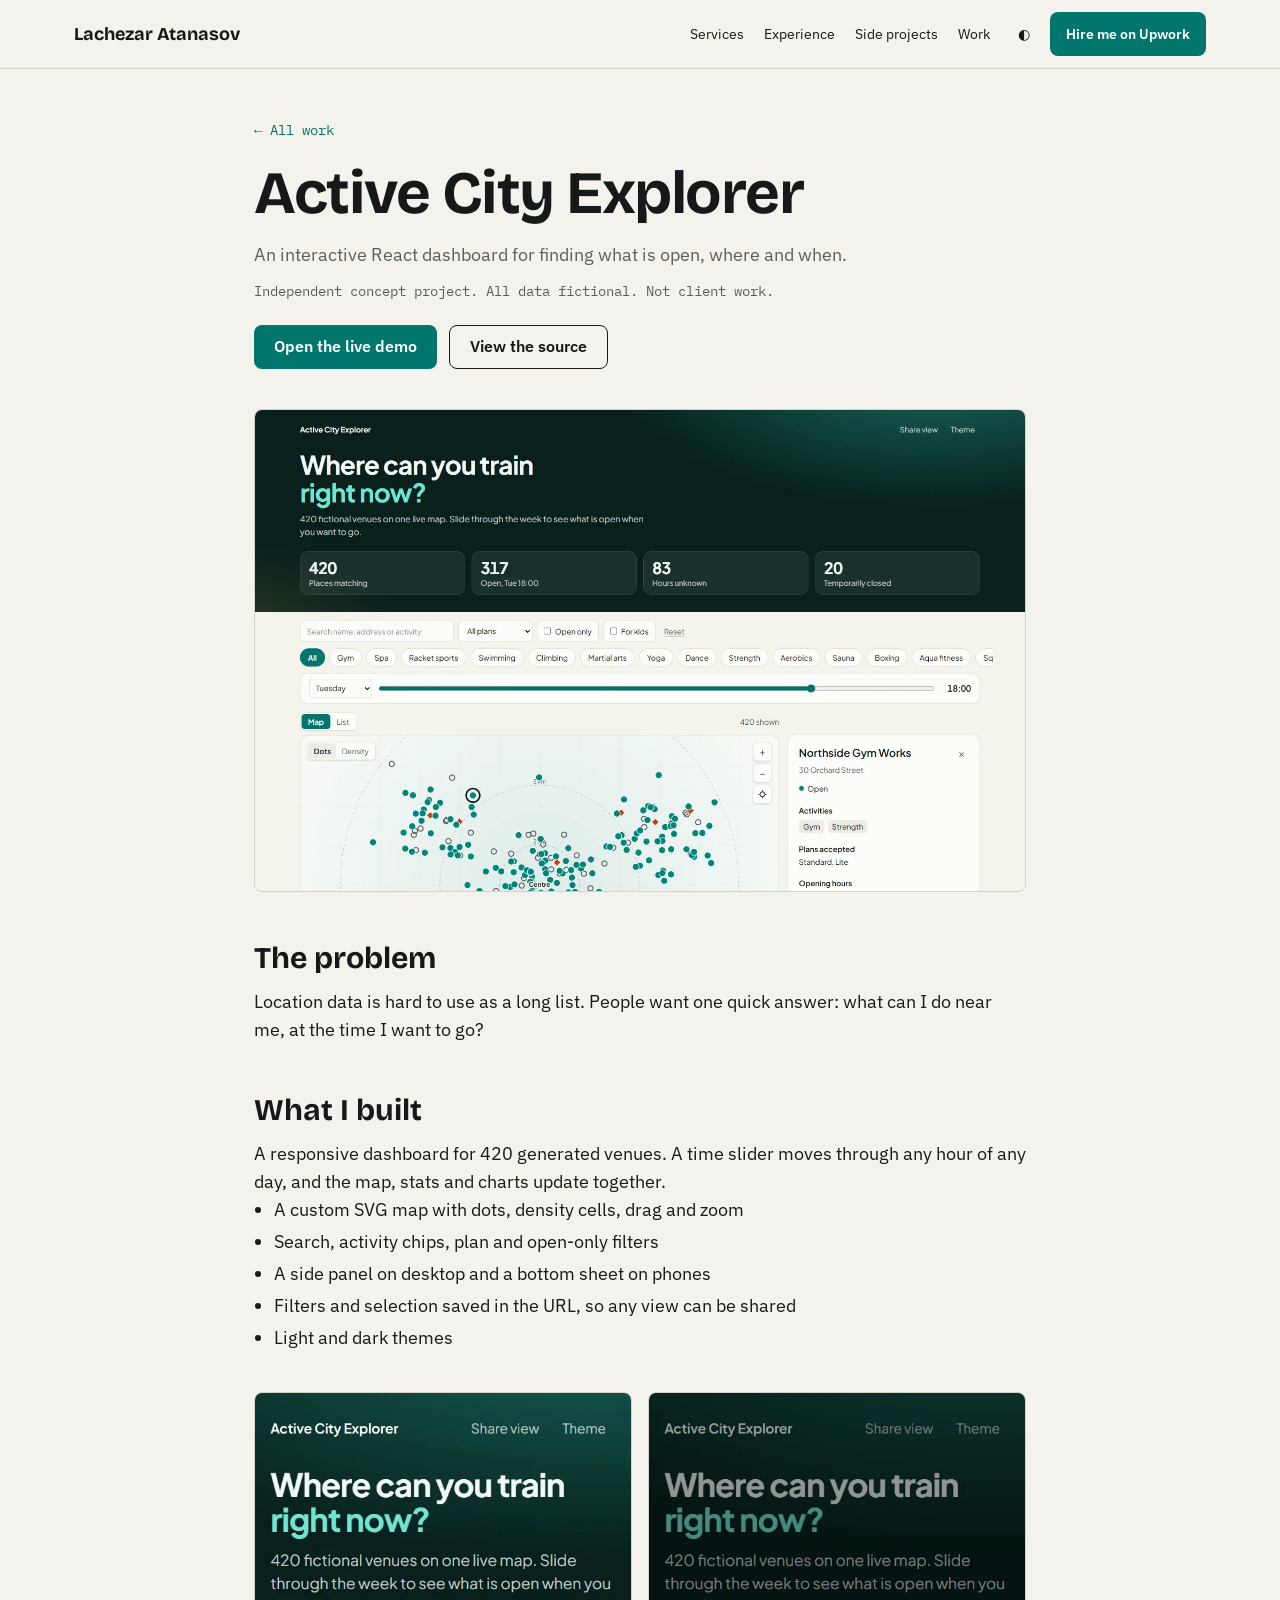
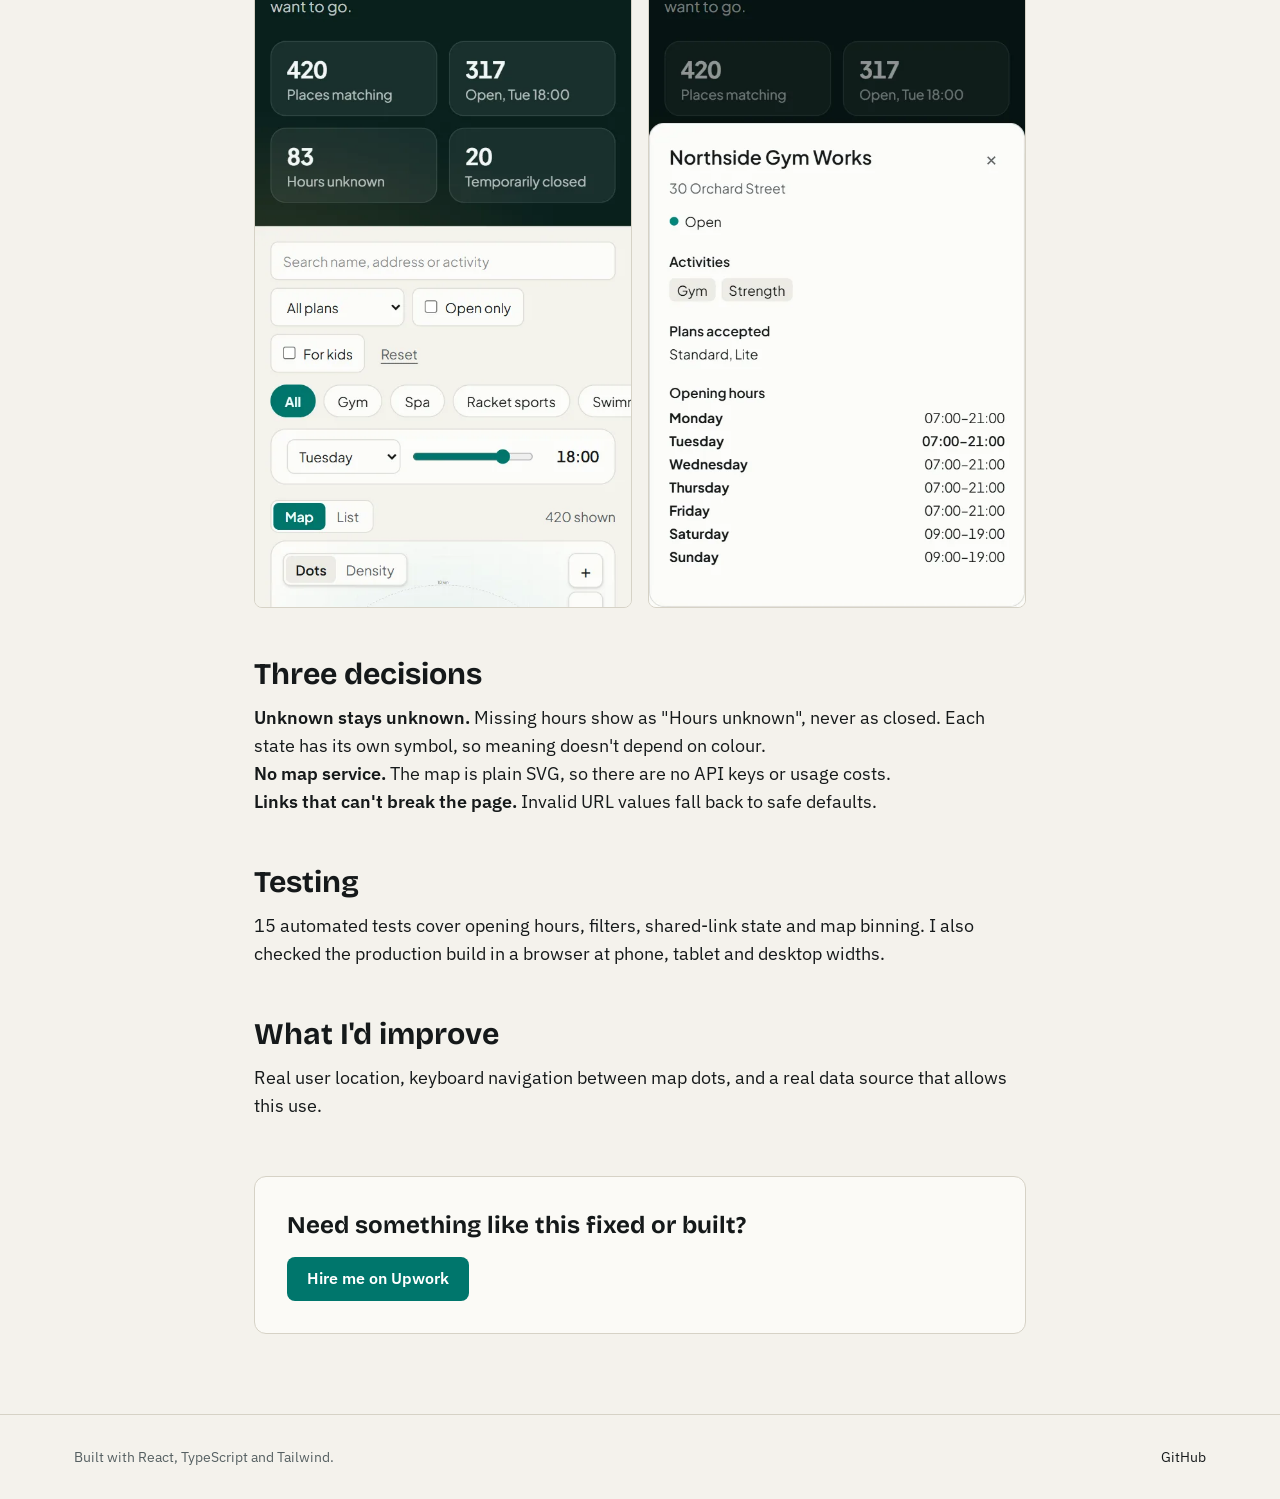
==== work/active-city-explorer/index.html @ 7338f800 "Publish the built site" ====
<!doctype html>
<html lang="en">
  <head>
    <meta charset="UTF-8" />
    <meta name="viewport" content="width=device-width, initial-scale=1.0" />
    <meta name="theme-color" content="#f4f2ec" />
    <link rel="icon" href="/favicon.svg" type="image/svg+xml" />
    <title>Active City Explorer case study | Lachezar Atanasov</title>
    <meta name="description" content="How I built an interactive React dashboard with a time slider, a custom SVG map and a mobile bottom sheet. Independent concept project." />
    <link rel="canonical" href="https://lachezar-atanasov.github.io/work/active-city-explorer/" />
    <meta property="og:type" content="website" />
    <meta property="og:title" content="Active City Explorer case study | Lachezar Atanasov" />
    <meta property="og:description" content="How I built an interactive React dashboard with a time slider, a custom SVG map and a mobile bottom sheet. Independent concept project." />
    <meta property="og:url" content="https://lachezar-atanasov.github.io/work/active-city-explorer/" />
    <meta property="og:image" content="https://lachezar-atanasov.github.io/images/explorer-desktop.webp" />
    <script>
      document.documentElement.classList.add('js');
      try {
        const saved = localStorage.getItem('theme');
        if (saved) document.documentElement.dataset.theme = saved;
      } catch {}
    </script>
    <script type="module" crossorigin src="/assets/index-z3y3CU0a.js"></script>
    <link rel="stylesheet" crossorigin href="/assets/index-B-e2Iupa.css">
  </head>
  <body>
    <div id="root"><link rel="preload" as="image" href="/images/explorer-desktop.webp" fetchPriority="high"/><div aria-hidden="true" class="scroll-bar"></div><header class="sticky top-0 z-20 border-b border-line bg-paper/95 backdrop-blur-sm"><div class="mx-auto flex h-[68px] max-w-[1180px] items-center justify-between gap-3 px-4 sm:px-6"><a href="/" class="flex min-h-11 items-center whitespace-nowrap font-display text-lg font-bold text-ink no-underline">Lachezar Atanasov</a><nav aria-label="Main" class="flex items-center gap-1 text-sm"><a class="hidden min-h-11 items-center px-2 text-ink no-underline hover:text-accent sm:inline-flex" href="/#services">Services</a><a class="hidden min-h-11 items-center px-2 text-ink no-underline hover:text-accent sm:inline-flex" href="/#experience">Experience</a><a class="hidden min-h-11 items-center px-2 text-ink no-underline hover:text-accent sm:inline-flex" href="/#demos">Side projects</a><a class="hidden min-h-11 items-center px-2 text-ink no-underline hover:text-accent sm:inline-flex" href="/#work">Work</a><button type="button" aria-label="Switch colour theme" class="flex h-11 w-11 items-center justify-center rounded-lg text-ink hover:bg-raised">◐</button><a href="https://www.upwork.com/freelancers/~01a9d70792acf01cc1" target="_blank" rel="noopener noreferrer" class="inline-flex min-h-11 items-center justify-center rounded-lg px-5 font-semibold no-underline bg-accent text-on-accent hover:opacity-90 whitespace-nowrap !px-3 text-sm sm:!px-4"><span class="sm:hidden">Hire me</span><span class="hidden sm:inline">Hire me on Upwork</span></a></nav></div></header><main class="mx-auto max-w-[820px] px-4 pt-12 sm:px-6"><a href="/#work" class="font-mono text-sm text-accent">← All work</a><h1 class="m-0 mt-5 font-display text-5xl font-bold leading-[1.05] tracking-tight sm:text-6xl">Active City Explorer</h1><p class="m-0 mt-4 text-lg text-muted">An interactive React dashboard for finding what is open, where and when.</p><p class="m-0 mt-3 font-mono text-sm text-muted">Independent concept project. All data fictional. Not client work.</p><div class="mt-6 flex flex-wrap gap-3"><a href="https://lachezar-atanasov.github.io/active-city-explorer/" target="_blank" rel="noopener noreferrer" class="inline-flex min-h-11 items-center justify-center rounded-lg px-5 font-semibold no-underline bg-accent text-on-accent hover:opacity-90">Open the live demo</a><a href="https://github.com/lachezar-atanasov/active-city-explorer" target="_blank" rel="noopener noreferrer" class="inline-flex min-h-11 items-center justify-center rounded-lg px-5 font-semibold no-underline border border-ink text-ink hover:bg-raised">View the source</a></div><img src="/images/explorer-desktop.webp" width="1440" height="900" fetchPriority="high" alt="Dashboard with stats, filters, map and venue details" class="mt-10 block h-auto w-full rounded-lg border border-line"/><section class="mt-12"><h2 class="m-0 font-display text-2xl font-bold sm:text-3xl">The problem</h2><div class="mt-3 space-y-3 text-lg"><p class="m-0">Location data is hard to use as a long list. People want one quick answer: what can I do near me, at the time I want to go?</p></div></section><section class="mt-12"><h2 class="m-0 font-display text-2xl font-bold sm:text-3xl">What I built</h2><div class="mt-3 space-y-3 text-lg"><p class="m-0">A responsive dashboard for 420 generated venues. A time slider moves through any hour of any day, and the map, stats and charts update together.</p><ul class="m-0 list-disc space-y-1 pl-5"><li>A custom SVG map with dots, density cells, drag and zoom</li><li>Search, activity chips, plan and open-only filters</li><li>A side panel on desktop and a bottom sheet on phones</li><li>Filters and selection saved in the URL, so any view can be shared</li><li>Light and dark themes</li></ul></div></section><div class="mt-10 grid grid-cols-2 gap-4"><img src="/images/explorer-mobile.webp" width="585" height="1266" loading="lazy" alt="Dashboard at phone width" class="block h-auto w-full rounded-lg border border-line"/><img src="/images/explorer-detail.webp" width="585" height="1266" loading="lazy" alt="Venue details in a bottom sheet" class="block h-auto w-full rounded-lg border border-line"/></div><section class="mt-12"><h2 class="m-0 font-display text-2xl font-bold sm:text-3xl">Three decisions</h2><div class="mt-3 space-y-3 text-lg"><p class="m-0"><strong>Unknown stays unknown.</strong> Missing hours show as &quot;Hours unknown&quot;, never as closed. Each state has its own symbol, so meaning doesn&#x27;t depend on colour.</p><p class="m-0"><strong>No map service.</strong> The map is plain SVG, so there are no API keys or usage costs.</p><p class="m-0"><strong>Links that can&#x27;t break the page.</strong> Invalid URL values fall back to safe defaults.</p></div></section><section class="mt-12"><h2 class="m-0 font-display text-2xl font-bold sm:text-3xl">Testing</h2><div class="mt-3 space-y-3 text-lg"><p class="m-0">15 automated tests cover opening hours, filters, shared-link state and map binning. I also checked the production build in a browser at phone, tablet and desktop widths.</p></div></section><section class="mt-12"><h2 class="m-0 font-display text-2xl font-bold sm:text-3xl">What I&#x27;d improve</h2><div class="mt-3 space-y-3 text-lg"><p class="m-0">Real user location, keyboard navigation between map dots, and a real data source that allows this use.</p></div></section><div class="mt-14 rounded-xl border border-line bg-surface p-6 sm:p-8"><h2 class="m-0 font-display text-2xl font-bold">Need something like this fixed or built?</h2><a href="https://www.upwork.com/freelancers/~01a9d70792acf01cc1" target="_blank" rel="noopener noreferrer" class="inline-flex min-h-11 items-center justify-center rounded-lg px-5 font-semibold no-underline bg-accent text-on-accent hover:opacity-90 mt-4">Hire me on Upwork</a></div></main><footer class="mt-20 border-t border-line"><div class="mx-auto flex max-w-[1180px] flex-wrap justify-between gap-3 px-4 py-8 text-sm text-muted sm:px-6"><span>Built with React, TypeScript and Tailwind.</span><a href="https://github.com/lachezar-atanasov" target="_blank" rel="noopener noreferrer" class="text-ink underline-offset-4">GitHub</a></div></footer><dialog aria-label="Search the site" class="palette m-auto mt-[12vh] w-[min(560px,calc(100vw-32px))] rounded-2xl border border-line bg-surface p-0 text-ink shadow-2xl"></dialog></div>
  </body>
</html>
---- assets/index-B-e2Iupa.css ----
@font-face{font-family:Bricolage Grotesque Variable;font-style:normal;font-display:swap;font-weight:200 800;src:url(/assets/bricolage-grotesque-vietnamese-wght-normal-BUzh504Q.woff2)format("woff2-variations");unicode-range:U+102-103,U+110-111,U+128-129,U+168-169,U+1A0-1A1,U+1AF-1B0,U+300-301,U+303-304,U+308-309,U+323,U+329,U+1EA0-1EF9,U+20AB}@font-face{font-family:Bricolage Grotesque Variable;font-style:normal;font-display:swap;font-weight:200 800;src:url(/assets/bricolage-grotesque-latin-ext-wght-normal-CcLUaPy7.woff2)format("woff2-variations");unicode-range:U+100-2BA,U+2BD-2C5,U+2C7-2CC,U+2CE-2D7,U+2DD-2FF,U+304,U+308,U+329,U+1D00-1DBF,U+1E00-1E9F,U+1EF2-1EFF,U+2020,U+20A0-20AB,U+20AD-20C0,U+2113,U+2C60-2C7F,U+A720-A7FF}@font-face{font-family:Bricolage Grotesque Variable;font-style:normal;font-display:swap;font-weight:200 800;src:url(/assets/bricolage-grotesque-latin-wght-normal-DLoelf7F.woff2)format("woff2-variations");unicode-range:U+??,U+131,U+152-153,U+2BB-2BC,U+2C6,U+2DA,U+2DC,U+304,U+308,U+329,U+2000-206F,U+20AC,U+2122,U+2191,U+2193,U+2212,U+2215,U+FEFF,U+FFFD}@font-face{font-family:IBM Plex Sans;font-style:normal;font-display:swap;font-weight:400;src:url(/assets/ibm-plex-sans-latin-400-normal-CDDApCn2.woff2)format("woff2"),url(/assets/ibm-plex-sans-latin-400-normal-CYLoc0-x.woff)format("woff")}@font-face{font-family:IBM Plex Sans;font-style:normal;font-display:swap;font-weight:600;src:url(/assets/ibm-plex-sans-latin-600-normal-CuJfVYMP.woff2)format("woff2"),url(/assets/ibm-plex-sans-latin-600-normal-Cu4Hd6ag.woff)format("woff")}@font-face{font-family:IBM Plex Mono;font-style:normal;font-display:swap;font-weight:400;src:url(/assets/ibm-plex-mono-latin-400-normal-DMJ8VG8y.woff2)format("woff2"),url(/assets/ibm-plex-mono-latin-400-normal-CvHOgSBP.woff)format("woff")}@layer properties{@supports (((-webkit-hyphens:none)) and (not (margin-trim:inline))) or ((-moz-orient:inline) and (not (color:rgb(from red r g b)))){*,:before,:after,::backdrop{--tw-translate-x:0;--tw-translate-y:0;--tw-translate-z:0;--tw-rotate-x:initial;--tw-rotate-y:initial;--tw-rotate-z:initial;--tw-skew-x:initial;--tw-skew-y:initial;--tw-space-y-reverse:0;--tw-border-style:solid;--tw-leading:initial;--tw-font-weight:initial;--tw-tracking:initial;--tw-shadow:0 0 #0000;--tw-shadow-color:initial;--tw-shadow-alpha:100%;--tw-inset-shadow:0 0 #0000;--tw-inset-shadow-color:initial;--tw-inset-shadow-alpha:100%;--tw-ring-color:initial;--tw-ring-shadow:0 0 #0000;--tw-inset-ring-color:initial;--tw-inset-ring-shadow:0 0 #0000;--tw-ring-inset:initial;--tw-ring-offset-width:0px;--tw-ring-offset-color:#fff;--tw-ring-offset-shadow:0 0 #0000;--tw-outline-style:solid;--tw-backdrop-blur:initial;--tw-backdrop-brightness:initial;--tw-backdrop-contrast:initial;--tw-backdrop-grayscale:initial;--tw-backdrop-hue-rotate:initial;--tw-backdrop-invert:initial;--tw-backdrop-opacity:initial;--tw-backdrop-saturate:initial;--tw-backdrop-sepia:initial}}}@layer theme{:root,:host{--font-sans:"IBM Plex Sans", system-ui, sans-serif;--font-mono:"IBM Plex Mono", ui-monospace, monospace;--color-black:#000;--color-white:#fff;--spacing:.25rem;--container-xl:36rem;--container-2xl:42rem;--text-xs:.75rem;--text-xs--line-height:calc(1 / .75);--text-sm:.875rem;--text-sm--line-height:calc(1.25 / .875);--text-base:1rem;--text-base--line-height:calc(1.5 / 1);--text-lg:1.125rem;--text-lg--line-height:calc(1.75 / 1.125);--text-xl:1.25rem;--text-xl--line-height:calc(1.75 / 1.25);--text-2xl:1.5rem;--text-2xl--line-height:calc(2 / 1.5);--text-3xl:1.875rem;--text-3xl--line-height:calc(2.25 / 1.875);--text-4xl:2.25rem;--text-4xl--line-height:calc(2.5 / 2.25);--text-5xl:3rem;--text-5xl--line-height:1;--text-6xl:3.75rem;--text-6xl--line-height:1;--text-7xl:4.5rem;--text-7xl--line-height:1;--font-weight-semibold:600;--font-weight-bold:700;--tracking-tight:-.025em;--leading-tight:1.25;--radius-lg:.5rem;--radius-xl:.75rem;--radius-2xl:1rem;--radius-3xl:1.5rem;--blur-sm:8px;--default-font-family:"IBM Plex Sans", system-ui, sans-serif;--default-mono-font-family:"IBM Plex Mono", ui-monospace, monospace;--font-display:"Bricolage Grotesque Variable", "IBM Plex Sans", system-ui, sans-serif}}@layer base{*,:after,:before,::backdrop{box-sizing:border-box;border:0 solid;margin:0;padding:0}::file-selector-button{box-sizing:border-box;border:0 solid;margin:0;padding:0}html,:host{-webkit-text-size-adjust:100%;tab-size:4;line-height:1.5;font-family:var(--default-font-family,-apple-system, BlinkMacSystemFont, "Segoe UI", Roboto, "Helvetica Neue", "Noto Sans", Arial, sans-serif, "Apple Color Emoji", "Segoe UI Emoji", "Segoe UI Symbol", "Noto Color Emoji");font-feature-settings:var(--default-font-feature-settings,normal);font-variation-settings:var(--default-font-variation-settings,normal);-webkit-tap-highlight-color:transparent}hr{height:0;color:inherit;border-top-width:1px}abbr:where([title]){-webkit-text-decoration:underline dotted;text-decoration:underline dotted}h1,h2,h3,h4,h5,h6{font-size:inherit;font-weight:inherit}a{color:inherit;-webkit-text-decoration:inherit;-webkit-text-decoration:inherit;-webkit-text-decoration:inherit;-webkit-text-decoration:inherit;text-decoration:inherit}b,strong{font-weight:bolder}code,kbd,samp,pre{font-family:var(--default-mono-font-family,ui-monospace, SFMono-Regular, Menlo, Monaco, Consolas, "Liberation Mono", "Courier New", monospace);font-feature-settings:var(--default-mono-font-feature-settings,normal);font-variation-settings:var(--default-mono-font-variation-settings,normal);font-size:1em}small{font-size:80%}sub,sup{vertical-align:baseline;font-size:75%;line-height:0;position:relative}sub{bottom:-.25em}sup{top:-.5em}table{text-indent:0;border-color:inherit;border-collapse:collapse}:-moz-focusring:where(:not(iframe)){outline:auto}progress{vertical-align:baseline}summary{display:list-item}ol,ul,menu{list-style:none}img,svg,video,canvas,audio,iframe,embed,object{vertical-align:middle;display:block}img,video{max-width:100%;height:auto}button,input,select,optgroup,textarea{font:inherit;font-feature-settings:inherit;font-variation-settings:inherit;letter-spacing:inherit;color:inherit;opacity:1;background-color:#0000;border-radius:0}::file-selector-button{font:inherit;font-feature-settings:inherit;font-variation-settings:inherit;letter-spacing:inherit;color:inherit;opacity:1;background-color:#0000;border-radius:0}:where(select:is([multiple],[size])) optgroup{font-weight:bolder}:where(select:is([multiple],[size])) optgroup option{padding-inline-start:20px}::file-selector-button{margin-inline-end:4px}::placeholder{opacity:1}@supports (not ((-webkit-appearance:-apple-pay-button))) or (contain-intrinsic-size:1px){::placeholder{color:currentColor}@supports (color:color-mix(in lab, red, red)){::placeholder{color:color-mix(in oklab, currentcolor 50%, transparent)}}}textarea{resize:vertical}::-webkit-search-decoration{-webkit-appearance:none}::-webkit-date-and-time-value{min-height:1lh;text-align:inherit}::-webkit-datetime-edit{display:inline-flex}::-webkit-datetime-edit-fields-wrapper{padding:0}::-webkit-datetime-edit{padding-block:0}::-webkit-datetime-edit-year-field{padding-block:0}::-webkit-datetime-edit-month-field{padding-block:0}::-webkit-datetime-edit-day-field{padding-block:0}::-webkit-datetime-edit-hour-field{padding-block:0}::-webkit-datetime-edit-minute-field{padding-block:0}::-webkit-datetime-edit-second-field{padding-block:0}::-webkit-datetime-edit-millisecond-field{padding-block:0}::-webkit-datetime-edit-meridiem-field{padding-block:0}::-webkit-calendar-picker-indicator{line-height:1}:-moz-ui-invalid{box-shadow:none}button,input:where([type=button],[type=reset],[type=submit]){appearance:button}::file-selector-button{appearance:button}::-webkit-inner-spin-button{height:auto}::-webkit-outer-spin-button{height:auto}[hidden]:where(:not([hidden=until-found])){display:none!important}}@layer components;@layer utilities{.\@container{container-type:inline-size}.pointer-events-none{pointer-events:none}.absolute{position:absolute}.fixed{position:fixed}.relative{position:relative}.static{position:static}.sticky{position:sticky}.inset-0{inset:0}.inset-y-0{inset-block:0}.-top-28{top:calc(var(--spacing) * -28)}.top-0{top:0}.top-1{top:var(--spacing)}.top-1\/2{top:50%}.top-2{top:calc(var(--spacing) * 2)}.-right-3{right:calc(var(--spacing) * -3)}.right-0{right:0}.right-2{right:calc(var(--spacing) * 2)}.-bottom-2{bottom:calc(var(--spacing) * -2)}.bottom-2{bottom:calc(var(--spacing) * 2)}.bottom-5{bottom:calc(var(--spacing) * 5)}.-left-\[6px\]{left:-6px}.left-0{left:0}.left-1\/2{left:50%}.left-2{left:calc(var(--spacing) * 2)}.z-20{z-index:20}.container{width:100%}@media (width>=40rem){.container{max-width:40rem}}@media (width>=48rem){.container{max-width:48rem}}@media (width>=64rem){.container{max-width:64rem}}@media (width>=80rem){.container{max-width:80rem}}@media (width>=96rem){.container{max-width:96rem}}.m-0{margin:0}.m-auto{margin:auto}.mx-auto{margin-inline:auto}.-my-\[6\%\]{margin-block:-6%}.mt-1{margin-top:var(--spacing)}.mt-2{margin-top:calc(var(--spacing) * 2)}.mt-3{margin-top:calc(var(--spacing) * 3)}.mt-4{margin-top:calc(var(--spacing) * 4)}.mt-5{margin-top:calc(var(--spacing) * 5)}.mt-6{margin-top:calc(var(--spacing) * 6)}.mt-7{margin-top:calc(var(--spacing) * 7)}.mt-8{margin-top:calc(var(--spacing) * 8)}.mt-10{margin-top:calc(var(--spacing) * 10)}.mt-12{margin-top:calc(var(--spacing) * 12)}.mt-14{margin-top:calc(var(--spacing) * 14)}.mt-20{margin-top:calc(var(--spacing) * 20)}.mt-\[12vh\]{margin-top:12vh}.mb-1{margin-bottom:var(--spacing)}.mb-3{margin-bottom:calc(var(--spacing) * 3)}.mb-4{margin-bottom:calc(var(--spacing) * 4)}.mb-8{margin-bottom:calc(var(--spacing) * 8)}.block{display:block}.contents{display:contents}.flex{display:flex}.grid{display:grid}.hidden{display:none}.inline-block{display:inline-block}.inline-flex{display:inline-flex}.table{display:table}.h-0\.5{height:calc(var(--spacing) * .5)}.h-3{height:calc(var(--spacing) * 3)}.h-7{height:calc(var(--spacing) * 7)}.h-8{height:calc(var(--spacing) * 8)}.h-9{height:calc(var(--spacing) * 9)}.h-11{height:calc(var(--spacing) * 11)}.h-14{height:calc(var(--spacing) * 14)}.h-16{height:calc(var(--spacing) * 16)}.h-20{height:calc(var(--spacing) * 20)}.h-24{height:calc(var(--spacing) * 24)}.h-\[68px\]{height:68px}.h-\[88px\]{height:88px}.h-\[520px\]{height:520px}.h-auto{height:auto}.h-full{height:100%}.max-h-\[50vh\]{max-height:50vh}.\!min-h-13{min-height:calc(var(--spacing) * 13)!important}.min-h-11{min-height:calc(var(--spacing) * 11)}.w-0\.5{width:calc(var(--spacing) * .5)}.w-1\/3{width:33.3333%}.w-2\/3{width:66.6667%}.w-3{width:calc(var(--spacing) * 3)}.w-5{width:calc(var(--spacing) * 5)}.w-6{width:calc(var(--spacing) * 6)}.w-9{width:calc(var(--spacing) * 9)}.w-11{width:calc(var(--spacing) * 11)}.w-20{width:calc(var(--spacing) * 20)}.w-24{width:calc(var(--spacing) * 24)}.w-\[88px\]{width:88px}.w-\[300px\]{width:300px}.w-\[min\(560px\,calc\(100vw-32px\)\)\]{width:min(560px,100vw - 32px)}.w-full{width:100%}.max-w-2xl{max-width:var(--container-2xl)}.max-w-\[340px\]{max-width:340px}.max-w-\[820px\]{max-width:820px}.max-w-\[1180px\]{max-width:1180px}.max-w-full{max-width:100%}.max-w-xl{max-width:var(--container-xl)}.min-w-0{min-width:0}.shrink-0{flex-shrink:0}.-translate-x-1\/2{--tw-translate-x:calc(calc(1 / 2 * 100%) * -1);translate:var(--tw-translate-x) var(--tw-translate-y)}.-translate-y-1\/2{--tw-translate-y:calc(calc(1 / 2 * 100%) * -1);translate:var(--tw-translate-x) var(--tw-translate-y)}.transform{transform:var(--tw-rotate-x,) var(--tw-rotate-y,) var(--tw-rotate-z,) var(--tw-skew-x,) var(--tw-skew-y,)}.cursor-ew-resize{cursor:ew-resize}.cursor-pointer{cursor:pointer}.touch-none{touch-action:none}.resize{resize:both}.list-disc{list-style-type:disc}.list-none{list-style-type:none}.grid-cols-2{grid-template-columns:repeat(2,minmax(0,1fr))}.grid-cols-\[minmax\(0\,1fr\)_minmax\(0\,0\.42fr\)\]{grid-template-columns:minmax(0,1fr) minmax(0,.42fr)}.grid-cols-\[minmax\(0\,1fr\)_minmax\(0\,0\.62fr\)\]{grid-template-columns:minmax(0,1fr) minmax(0,.62fr)}.flex-wrap{flex-wrap:wrap}.place-content-center{place-content:center}.place-items-center{place-items:center}.items-center{align-items:center}.items-end{align-items:flex-end}.items-start{align-items:flex-start}.justify-between{justify-content:space-between}.justify-center{justify-content:center}.gap-1{gap:var(--spacing)}.gap-2{gap:calc(var(--spacing) * 2)}.gap-3{gap:calc(var(--spacing) * 3)}.gap-4{gap:calc(var(--spacing) * 4)}.gap-5{gap:calc(var(--spacing) * 5)}.gap-6{gap:calc(var(--spacing) * 6)}.gap-8{gap:calc(var(--spacing) * 8)}.gap-10{gap:calc(var(--spacing) * 10)}.gap-12{gap:calc(var(--spacing) * 12)}.gap-16{gap:calc(var(--spacing) * 16)}.gap-px{gap:1px}:where(.space-y-1>:not(:last-child)){--tw-space-y-reverse:0;margin-block-start:calc(var(--spacing) * var(--tw-space-y-reverse));margin-block-end:calc(var(--spacing) * calc(1 - var(--tw-space-y-reverse)))}:where(.space-y-1\.5>:not(:last-child)){--tw-space-y-reverse:0;margin-block-start:calc(calc(var(--spacing) * 1.5) * var(--tw-space-y-reverse));margin-block-end:calc(calc(var(--spacing) * 1.5) * calc(1 - var(--tw-space-y-reverse)))}:where(.space-y-2>:not(:last-child)){--tw-space-y-reverse:0;margin-block-start:calc(calc(var(--spacing) * 2) * var(--tw-space-y-reverse));margin-block-end:calc(calc(var(--spacing) * 2) * calc(1 - var(--tw-space-y-reverse)))}:where(.space-y-3>:not(:last-child)){--tw-space-y-reverse:0;margin-block-start:calc(calc(var(--spacing) * 3) * var(--tw-space-y-reverse));margin-block-end:calc(calc(var(--spacing) * 3) * calc(1 - var(--tw-space-y-reverse)))}:where(.space-y-6>:not(:last-child)){--tw-space-y-reverse:0;margin-block-start:calc(calc(var(--spacing) * 6) * var(--tw-space-y-reverse));margin-block-end:calc(calc(var(--spacing) * 6) * calc(1 - var(--tw-space-y-reverse)))}:where(.space-y-16>:not(:last-child)){--tw-space-y-reverse:0;margin-block-start:calc(calc(var(--spacing) * 16) * var(--tw-space-y-reverse));margin-block-end:calc(calc(var(--spacing) * 16) * calc(1 - var(--tw-space-y-reverse)))}:where(.space-y-24>:not(:last-child)){--tw-space-y-reverse:0;margin-block-start:calc(calc(var(--spacing) * 24) * var(--tw-space-y-reverse));margin-block-end:calc(calc(var(--spacing) * 24) * calc(1 - var(--tw-space-y-reverse)))}.gap-x-3{column-gap:calc(var(--spacing) * 3)}.gap-y-1{row-gap:var(--spacing)}.overflow-hidden{overflow:hidden}.overflow-y-auto{overflow-y:auto}.rounded{border-radius:.25rem}.rounded-2xl{border-radius:var(--radius-2xl)}.rounded-3xl{border-radius:var(--radius-3xl)}.rounded-\[15px\]{border-radius:15px}.rounded-\[22px\]{border-radius:22px}.rounded-full{border-radius:2147483647px}.rounded-lg{border-radius:var(--radius-lg)}.rounded-xl{border-radius:var(--radius-xl)}.border{border-style:var(--tw-border-style);border-width:1px}.border-0{border-style:var(--tw-border-style);border-width:0}.border-2{border-style:var(--tw-border-style);border-width:2px}.border-\[6px\]{border-style:var(--tw-border-style);border-width:6px}.border-t{border-top-style:var(--tw-border-style);border-top-width:1px}.border-b{border-bottom-style:var(--tw-border-style);border-bottom-width:1px}.border-l{border-left-style:var(--tw-border-style);border-left-width:1px}.border-dashed{--tw-border-style:dashed;border-style:dashed}.border-\[\#2d3533\]{border-color:#2d3533}.border-\[\#23201b\]{border-color:#23201b}.border-\[\#b42318\]{border-color:#b42318}.border-\[\#cfc6b6\]{border-color:#cfc6b6}.border-\[\#ddd\]{border-color:#ddd}.border-\[\#eadfcc\]{border-color:#eadfcc}.border-\[\#eef1ee\]{border-color:#eef1ee}.border-ink{border-color:var(--ink)}.border-line{border-color:var(--line)}.bg-\[\#23201b\]{background-color:#23201b}.bg-\[\#bbb\]{background-color:#bbb}.bg-\[\#f1e7d6\]{background-color:#f1e7d6}.bg-\[\#fdecea\]{background-color:#fdecea}.bg-\[\#fffdf8\]{background-color:#fffdf8}.bg-accent{background-color:var(--accent)}.bg-black\/75{background-color:#000000bf}@supports (color:color-mix(in lab, red, red)){.bg-black\/75{background-color:color-mix(in oklab, var(--color-black) 75%, transparent)}}.bg-bug{background-color:var(--bug)}.bg-current{background-color:currentColor}.bg-ink{background-color:var(--ink)}.bg-line{background-color:var(--line)}.bg-muted{background-color:var(--muted)}.bg-paper,.bg-paper\/95{background-color:var(--paper)}@supports (color:color-mix(in lab, red, red)){.bg-paper\/95{background-color:color-mix(in oklab, var(--paper) 95%, transparent)}}.bg-raised{background-color:var(--raised)}.bg-surface{background-color:var(--surface)}.bg-transparent{background-color:#0000}.bg-white{background-color:var(--color-white)}.bg-white\/5{background-color:#ffffff0d}@supports (color:color-mix(in lab, red, red)){.bg-white\/5{background-color:color-mix(in oklab, var(--color-white) 5%, transparent)}}.object-cover{object-fit:cover}.object-top{object-position:top}.p-0{padding:0}.p-2{padding:calc(var(--spacing) * 2)}.p-3{padding:calc(var(--spacing) * 3)}.p-4{padding:calc(var(--spacing) * 4)}.p-5{padding:calc(var(--spacing) * 5)}.p-6{padding:calc(var(--spacing) * 6)}.\!px-3{padding-inline:calc(var(--spacing) * 3)!important}.\!px-7{padding-inline:calc(var(--spacing) * 7)!important}.px-1{padding-inline:var(--spacing)}.px-1\.5{padding-inline:calc(var(--spacing) * 1.5)}.px-2{padding-inline:calc(var(--spacing) * 2)}.px-3{padding-inline:calc(var(--spacing) * 3)}.px-4{padding-inline:calc(var(--spacing) * 4)}.px-5{padding-inline:calc(var(--spacing) * 5)}.px-6{padding-inline:calc(var(--spacing) * 6)}.py-0\.5{padding-block:calc(var(--spacing) * .5)}.py-1{padding-block:var(--spacing)}.py-2{padding-block:calc(var(--spacing) * 2)}.py-3{padding-block:calc(var(--spacing) * 3)}.py-4{padding-block:calc(var(--spacing) * 4)}.py-6{padding-block:calc(var(--spacing) * 6)}.py-8{padding-block:calc(var(--spacing) * 8)}.py-16{padding-block:calc(var(--spacing) * 16)}.pt-2{padding-top:calc(var(--spacing) * 2)}.pt-4{padding-top:calc(var(--spacing) * 4)}.pt-10{padding-top:calc(var(--spacing) * 10)}.pt-12{padding-top:calc(var(--spacing) * 12)}.pt-20{padding-top:calc(var(--spacing) * 20)}.pr-4{padding-right:calc(var(--spacing) * 4)}.pb-3{padding-bottom:calc(var(--spacing) * 3)}.pb-8{padding-bottom:calc(var(--spacing) * 8)}.pb-16{padding-bottom:calc(var(--spacing) * 16)}.pl-5{padding-left:calc(var(--spacing) * 5)}.pl-6{padding-left:calc(var(--spacing) * 6)}.text-center{text-align:center}.font-display{font-family:Bricolage Grotesque Variable,IBM Plex Sans,system-ui,sans-serif}.font-mono{font-family:IBM Plex Mono,ui-monospace,monospace}.text-2xl{font-size:var(--text-2xl);line-height:var(--tw-leading,var(--text-2xl--line-height))}.text-3xl{font-size:var(--text-3xl);line-height:var(--tw-leading,var(--text-3xl--line-height))}.text-4xl{font-size:var(--text-4xl);line-height:var(--tw-leading,var(--text-4xl--line-height))}.text-5xl{font-size:var(--text-5xl);line-height:var(--tw-leading,var(--text-5xl--line-height))}.text-base{font-size:var(--text-base);line-height:var(--tw-leading,var(--text-base--line-height))}.text-lg{font-size:var(--text-lg);line-height:var(--tw-leading,var(--text-lg--line-height))}.text-sm{font-size:var(--text-sm);line-height:var(--tw-leading,var(--text-sm--line-height))}.text-xl{font-size:var(--text-xl);line-height:var(--tw-leading,var(--text-xl--line-height))}.text-xs{font-size:var(--text-xs);line-height:var(--tw-leading,var(--text-xs--line-height))}.text-\[2\.7rem\]{font-size:2.7rem}.text-\[11px\]{font-size:11px}.leading-\[1\.02\]{--tw-leading:1.02;line-height:1.02}.leading-\[1\.05\]{--tw-leading:1.05;line-height:1.05}.leading-tight{--tw-leading:var(--leading-tight);line-height:var(--leading-tight)}.font-bold{--tw-font-weight:var(--font-weight-bold);font-weight:var(--font-weight-bold)}.font-semibold{--tw-font-weight:var(--font-weight-semibold);font-weight:var(--font-weight-semibold)}.tracking-tight{--tw-tracking:var(--tracking-tight);letter-spacing:var(--tracking-tight)}.whitespace-nowrap{white-space:nowrap}.text-\[\#5a554c\]{color:#5a554c}.text-\[\#6b6358\]{color:#6b6358}.text-\[\#23201b\]{color:#23201b}.text-\[\#a3acaa\]{color:#a3acaa}.text-\[\#b42318\]{color:#b42318}.text-\[\#c9d0ce\]{color:#c9d0ce}.text-\[\#c2362b\]{color:#c2362b}.text-\[\#d7dedb\]{color:#d7dedb}.text-\[\#eef1ee\]{color:#eef1ee}.text-\[\#fffdf8\]{color:#fffdf8}.text-accent{color:var(--accent)}.text-bug{color:var(--bug)}.text-ink{color:var(--ink)}.text-muted{color:var(--muted)}.text-on-accent{color:var(--on-accent)}.text-white{color:var(--color-white)}.no-underline{text-decoration-line:none}.underline{text-decoration-line:underline}.underline-offset-4{text-underline-offset:4px}.accent-\[var\(--accent\)\]{accent-color:var(--accent)}.shadow-2xl{--tw-shadow:0 25px 50px -12px var(--tw-shadow-color,#00000040);box-shadow:var(--tw-inset-shadow), var(--tw-inset-ring-shadow), var(--tw-ring-offset-shadow), var(--tw-ring-shadow), var(--tw-shadow)}.shadow-md{--tw-shadow:0 4px 6px -1px var(--tw-shadow-color,#0000001a), 0 2px 4px -2px var(--tw-shadow-color,#0000001a);box-shadow:var(--tw-inset-shadow), var(--tw-inset-ring-shadow), var(--tw-ring-offset-shadow), var(--tw-ring-shadow), var(--tw-shadow)}.shadow-sm{--tw-shadow:0 1px 3px 0 var(--tw-shadow-color,#0000001a), 0 1px 2px -1px var(--tw-shadow-color,#0000001a);box-shadow:var(--tw-inset-shadow), var(--tw-inset-ring-shadow), var(--tw-ring-offset-shadow), var(--tw-ring-shadow), var(--tw-shadow)}.outline{outline-style:var(--tw-outline-style);outline-width:1px}.backdrop-blur-sm{--tw-backdrop-blur:blur(var(--blur-sm));-webkit-backdrop-filter:var(--tw-backdrop-blur,) var(--tw-backdrop-brightness,) var(--tw-backdrop-contrast,) var(--tw-backdrop-grayscale,) var(--tw-backdrop-hue-rotate,) var(--tw-backdrop-invert,) var(--tw-backdrop-opacity,) var(--tw-backdrop-saturate,) var(--tw-backdrop-sepia,);backdrop-filter:var(--tw-backdrop-blur,) var(--tw-backdrop-brightness,) var(--tw-backdrop-contrast,) var(--tw-backdrop-grayscale,) var(--tw-backdrop-hue-rotate,) var(--tw-backdrop-invert,) var(--tw-backdrop-opacity,) var(--tw-backdrop-saturate,) var(--tw-backdrop-sepia,)}.outline-none{--tw-outline-style:none;outline-style:none}.select-none{-webkit-user-select:none;user-select:none}.placeholder\:text-muted::placeholder{color:var(--muted)}.first\:mt-0:first-child{margin-top:0}.last\:pb-0:last-child{padding-bottom:0}@media (hover:hover){.hover\:bg-raised:hover{background-color:var(--raised)}.hover\:bg-white\/10:hover{background-color:#ffffff1a}@supports (color:color-mix(in lab, red, red)){.hover\:bg-white\/10:hover{background-color:color-mix(in oklab, var(--color-white) 10%, transparent)}}.hover\:text-accent:hover{color:var(--accent)}.hover\:opacity-90:hover{opacity:.9}}.aria-pressed\:bg-ink[aria-pressed=true]{background-color:var(--ink)}.aria-pressed\:text-paper[aria-pressed=true]{color:var(--paper)}@media (width>=40rem){.sm\:-bottom-3{bottom:calc(var(--spacing) * -3)}.sm\:mt-28{margin-top:calc(var(--spacing) * 28)}.sm\:hidden{display:none}.sm\:inline{display:inline}.sm\:inline-flex{display:inline-flex}.sm\:h-4{height:calc(var(--spacing) * 4)}:where(.sm\:space-y-36>:not(:last-child)){--tw-space-y-reverse:0;margin-block-start:calc(calc(var(--spacing) * 36) * var(--tw-space-y-reverse));margin-block-end:calc(calc(var(--spacing) * 36) * calc(1 - var(--tw-space-y-reverse)))}.sm\:p-6{padding:calc(var(--spacing) * 6)}.sm\:p-8{padding:calc(var(--spacing) * 8)}.sm\:\!px-4{padding-inline:calc(var(--spacing) * 4)!important}.sm\:px-6{padding-inline:calc(var(--spacing) * 6)}.sm\:py-24{padding-block:calc(var(--spacing) * 24)}.sm\:pt-24{padding-top:calc(var(--spacing) * 24)}.sm\:pt-28{padding-top:calc(var(--spacing) * 28)}.sm\:text-3xl{font-size:var(--text-3xl);line-height:var(--tw-leading,var(--text-3xl--line-height))}.sm\:text-5xl{font-size:var(--text-5xl);line-height:var(--tw-leading,var(--text-5xl--line-height))}.sm\:text-6xl{font-size:var(--text-6xl);line-height:var(--tw-leading,var(--text-6xl--line-height))}.sm\:text-7xl{font-size:var(--text-7xl);line-height:var(--tw-leading,var(--text-7xl--line-height))}.sm\:text-\[2\.6rem\]{font-size:2.6rem}}@media (width>=48rem){.md\:grid-cols-2{grid-template-columns:repeat(2,minmax(0,1fr))}.md\:grid-cols-\[minmax\(0\,1fr\)_minmax\(0\,0\.9fr\)\]{grid-template-columns:minmax(0,1fr) minmax(0,.9fr)}.md\:items-start{align-items:flex-start}}@media (width>=64rem){.lg\:order-2{order:2}.lg\:block{display:block}.lg\:grid-cols-2{grid-template-columns:repeat(2,minmax(0,1fr))}.lg\:grid-cols-3{grid-template-columns:repeat(3,minmax(0,1fr))}.lg\:grid-cols-\[minmax\(0\,1\.3fr\)_minmax\(0\,1fr\)\]{grid-template-columns:minmax(0,1.3fr) minmax(0,1fr)}.lg\:grid-cols-\[minmax\(0\,1\.4fr\)_minmax\(0\,1fr\)\]{grid-template-columns:minmax(0,1.4fr) minmax(0,1fr)}.lg\:grid-cols-\[minmax\(0\,1\.7fr\)_minmax\(0\,1fr\)\]{grid-template-columns:minmax(0,1.7fr) minmax(0,1fr)}.lg\:grid-cols-\[minmax\(0\,1fr\)_340px\]{grid-template-columns:minmax(0,1fr) 340px}.lg\:grid-cols-\[minmax\(0\,1fr\)_minmax\(0\,1\.7fr\)\]{grid-template-columns:minmax(0,1fr) minmax(0,1.7fr)}.lg\:gap-10{gap:calc(var(--spacing) * 10)}.lg\:pt-24{padding-top:calc(var(--spacing) * 24)}.lg\:pb-28{padding-bottom:calc(var(--spacing) * 28)}}@container (width>=600px){.\@\[600px\]\:flex{display:flex}.\@\[600px\]\:hidden{display:none}.\@\[600px\]\:inline-flex{display:inline-flex}.\@\[600px\]\:grid-cols-\[1\.2fr_1fr\]{grid-template-columns:1.2fr 1fr}.\@\[600px\]\:items-center{align-items:center}.\@\[600px\]\:px-6{padding-inline:calc(var(--spacing) * 6)}.\@\[600px\]\:py-8{padding-block:calc(var(--spacing) * 8)}.\@\[600px\]\:text-4xl{font-size:var(--text-4xl);line-height:var(--tw-leading,var(--text-4xl--line-height))}}@container (width>=900px){.\@\[900px\]\:flex{display:flex}.\@\[900px\]\:h-24{height:calc(var(--spacing) * 24)}.\@\[900px\]\:grid-cols-3{grid-template-columns:repeat(3,minmax(0,1fr))}.\@\[900px\]\:text-5xl{font-size:var(--text-5xl);line-height:var(--tw-leading,var(--text-5xl--line-height))}}}:root{--lightningcss-light:initial;--lightningcss-dark: ;color-scheme:light;--paper:#f4f2ec;--surface:#fbfaf6;--raised:#e9e6dc;--ink:#15191a;--muted:#566062;--line:#d6d2c6;--accent:#00766c;--on-accent:#fff;--bug:#c2362b}@media (prefers-color-scheme:dark){:root:not([data-theme=light]){--lightningcss-light: ;--lightningcss-dark:initial;color-scheme:dark;--paper:#101413;--surface:#181d1c;--raised:#232a28;--ink:#eef1ee;--muted:#a3acaa;--line:#333b39;--accent:#3ad1b8;--on-accent:#06211d;--bug:#ff8a7a}}:root[data-theme=dark]{--lightningcss-light: ;--lightningcss-dark:initial;color-scheme:dark;--paper:#101413;--surface:#181d1c;--raised:#232a28;--ink:#eef1ee;--muted:#a3acaa;--line:#333b39;--accent:#3ad1b8;--on-accent:#06211d;--bug:#ff8a7a}html{-webkit-text-size-adjust:100%;scroll-padding-top:88px}body{background:var(--paper);color:var(--ink);font-family:var(--font-sans);margin:0;line-height:1.55}:focus-visible{outline:2px solid var(--accent);outline-offset:3px}.measured{position:relative}.measured:before,.measured:after{content:"";border:1px solid var(--accent);pointer-events:none;width:14px;height:14px;position:absolute}.measured:before{border-width:1px 0 0 1px;top:-7px;left:-7px}.measured:after{border-width:0 1px 1px 0;bottom:-7px;right:-7px}.sample{color:#23201b;width:300px;height:520px;font-family:var(--font-sans);text-align:left;background:#fffdf8;overflow:hidden}.sample-nav{border-bottom:1px solid #eadfcc;justify-content:space-between;align-items:center;gap:8px;padding:14px 18px;font-size:13px;display:flex}.sample-logo{font-family:var(--font-display);font-size:17px;font-weight:700}.sample-menu{place-content:center;gap:4px;width:44px;height:44px;display:grid}.sample-menu i{background:currentColor;width:20px;height:2px;display:block}.sample-hero{padding:26px 18px 18px}.sample-hero h3{font-family:var(--font-display);letter-spacing:-.02em;margin:0;font-size:32px;line-height:1.05}.sample-hero p{color:#6b6358;margin:10px 0 16px;font-size:14px}.sample-button{color:#fffdf8;text-align:center;background:#23201b;border-radius:10px;width:100%;height:48px;font-size:15px;font-weight:600;line-height:48px;display:block}.sample-cards{grid-template-columns:1fr 1fr;gap:10px;padding:0 18px;display:grid}.sample-card{background:#f1e7d6;border-radius:10px;height:104px;padding:10px;font-size:13px;font-weight:600}.broken .sample-nav{flex-wrap:nowrap;justify-content:flex-start;gap:18px;width:380px;padding:4px 6px;font-size:12px}.broken .sample-hero{padding:8px 6px}.broken .sample-hero h3{width:400px;font-size:42px}.broken .sample-hero p{width:360px;margin:2px 0 4px}.broken .sample-button{border-radius:0;width:330px;height:26px;margin-left:40px;font-size:12px;line-height:26px}.broken .sample-cards{grid-template-columns:210px 210px;gap:0;padding:4px 0}.broken .sample-card:nth-child(2){margin-top:26px}.broken .sample-card:nth-child(3){margin-left:-30px}.handle-input{opacity:0;cursor:ew-resize;touch-action:pan-y;width:100%;height:100%;margin:0;position:absolute;inset:0}.ba:has(.handle-input:focus-visible) .handle-grip{outline:2px solid var(--accent);outline-offset:3px}@media (prefers-reduced-motion:no-preference){.lift{transition:transform .18s,border-color .18s}.lift:hover{transform:translateY(-2px)}}.sample-form{font-family:var(--font-sans);color:#23201b}.broken-form{max-width:220px}.palette::backdrop{-webkit-backdrop-filter:blur(2px);backdrop-filter:blur(2px);background:#0a0c0c8c}.hero-band{isolation:isolate;background-color:#0b0f0e;border-bottom:1px solid #1f2624;position:relative;overflow:hidden}.hero-band :focus-visible{outline-color:#3ad1b8}.hero-deco{z-index:-1;pointer-events:none;position:absolute;inset:0}.hero-dots{background-image:radial-gradient(#eef1ee1a 1px,#0000 1px);background-size:22px 22px;position:absolute;inset:-25% 0;-webkit-mask-image:radial-gradient(at 50% 40%,#000 30%,#0000 75%);mask-image:radial-gradient(at 50% 40%,#000 30%,#0000 75%)}.hero-band:after,.closing:after{content:"";z-index:-1;pointer-events:none;background:radial-gradient(520px circle at var(--mx,75%) var(--my,30%), #3ad1b821, transparent 60%);position:absolute;inset:0}.aurora{z-index:-1;pointer-events:none;position:absolute;inset:0;overflow:hidden}.aurora span{opacity:.85;border-radius:50%;width:60vmax;height:60vmax;position:absolute}.aurora span:first-child{background:radial-gradient(circle,#3ad1b873,#0000 62%);top:-25vmax;left:-15vmax}.aurora span:nth-child(2){background:radial-gradient(circle,#4078ff52,#0000 62%);top:-10vmax;right:-20vmax}.aurora span:nth-child(3){background:radial-gradient(circle,#b8f36b38,#0000 62%);bottom:-40vmax;left:25%}.chip{font-family:var(--font-mono);color:#eef1ee73;white-space:nowrap;background:#eef1ee0a;border:1px solid #eef1ee1f;border-radius:8px;padding:6px 10px;font-size:13px;display:inline-block}.shimmer{color:#0000;background:linear-gradient(100deg,#3ad1b8 0%,#8ff5dc 25%,#c3f56b 45%,#3ad1b8 70% 100%) 0 0/250% 100%;-webkit-background-clip:text;background-clip:text}.pulse-dot{background:#3ad1b8;border-radius:50%;width:8px;height:8px;position:relative}.photo-ring:before{content:"";background:conic-gradient(#3ad1b8,#4078ff,#c3f56b,#3ad1b8);border-radius:50%;position:absolute;inset:0}.glare{position:relative}.glare:after{content:"";border-radius:inherit;pointer-events:none;background:radial-gradient(420px circle at var(--gx,50%) var(--gy,0%), #ffffff1f, transparent 55%);opacity:0;transition:opacity .3s;position:absolute;inset:0}.tilt:hover .glare:after{opacity:1}.tilt{transition:transform .16s ease-out}.magnetic{transition:transform .22s cubic-bezier(.2,.7,.2,1)}.glow-button{box-shadow:0 10px 30px -10px #3ad1b899}.scroll-cue{border:2px solid #eef1ee59;border-radius:14px;width:26px;height:42px}.scroll-cue span{background:#3ad1b8;border-radius:2px;width:4px;height:8px;margin-left:-2px;position:absolute;top:8px;left:50%}.scroll-bar{z-index:40;background:linear-gradient(90deg, var(--accent), #c3f56b);height:3px;transform:scaleX(var(--scroll,0));transform-origin:0;pointer-events:none;position:fixed;inset:0 0 auto}.marquee{display:flex;overflow:hidden;-webkit-mask-image:linear-gradient(90deg,#0000,#000 8% 92%,#0000);mask-image:linear-gradient(90deg,#0000,#000 8% 92%,#0000)}.marquee-track{flex-shrink:0;gap:2.5rem;padding-right:2.5rem;display:flex}.text-outline{color:#0000;-webkit-text-stroke:1px var(--muted)}.label-line{align-items:center;gap:10px;display:flex}.label-line:before{content:"";transform-origin:0;background:currentColor;width:28px;height:1px}.big-number{font-family:var(--font-display);color:#0000;-webkit-text-stroke:1px var(--line);font-size:13rem;font-weight:800;line-height:1}.timeline-fill{background:linear-gradient(var(--accent), #c3f56b);width:2px;transform:scaleY(var(--progress,1));transform-origin:top;position:absolute;top:0;bottom:0;left:-1px}.pill{transition:border-color .16s,color .16s,transform .16s}.pill:hover{border-color:var(--accent);color:var(--accent)}.spot-card{isolation:isolate;position:relative}.spot-card:before{content:"";border-radius:inherit;background:radial-gradient(300px circle at var(--mx,50%) var(--my,0%), var(--accent), transparent 70%);-webkit-mask-composite:xor;opacity:0;pointer-events:none;-webkit-mask-composite:xor;-webkit-mask-source-type:auto,auto;-webkit-mask-composite:xor;-webkit-mask-source-type:auto,auto;padding:1px;transition:opacity .3s;position:absolute;inset:-1px;-webkit-mask-image:linear-gradient(#000 0 0),linear-gradient(#000 0 0);-webkit-mask-position:0 0,0 0;-webkit-mask-size:auto,auto;-webkit-mask-repeat:repeat,repeat;-webkit-mask-clip:content-box,border-box;-webkit-mask-origin:content-box,border-box;-webkit-mask-composite:xor;mask-composite:exclude;-webkit-mask-source-type:auto,auto;mask-mode:match-source,match-source}.spot-card:after{content:"";z-index:-1;border-radius:inherit;background:radial-gradient(400px circle at var(--mx,50%) var(--my,0%), var(--accent), transparent 70%);position:absolute;inset:0}@supports (color:color-mix(in lab, red, red)){.spot-card:after{background:radial-gradient(400px circle at var(--mx,50%) var(--my,0%), color-mix(in oklab, var(--accent) 9%, transparent), transparent 70%)}}.spot-card:after{opacity:0;transition:opacity .3s}.spot-card:hover:before,.spot-card:hover:after{opacity:1}.closing{isolation:isolate;background:#0b0f0e}.closing :focus-visible{outline-color:#3ad1b8}.faq[open] .faq-mark{transform:rotate(45deg)}.faq-mark{transition:transform .2s}.faq summary{list-style:none}.faq summary::-webkit-details-marker{display:none}.squiggle path{stroke-dasharray:1}.js [data-reveal]{transition:opacity .7s cubic-bezier(.2,.7,.2,1),transform .9s cubic-bezier(.2,.7,.2,1);transition-delay:var(--d,0s)}.js [data-reveal]:not([data-in]){opacity:0}@keyframes word-in{0%{opacity:0;filter:blur(6px);transform:translateY(.45em)rotate(3deg)}}@keyframes fade-up{0%{opacity:0;transform:translateY(18px)}}@keyframes card-in{0%{opacity:0;transform:perspective(1000px)translateY(40px)rotateX(14deg)scale(.96)}}@keyframes draw{0%{stroke-dashoffset:1px}}@keyframes shimmer{to{background-position:-250% 0}}@keyframes drift{50%{transform:translate(6vmax,4vmax)scale(1.1)}}@keyframes float{50%{transform:translateY(-14px)}}@keyframes spin{to{transform:rotate(360deg)}}@keyframes ping{75%,to{opacity:0;transform:scale(2)}}@keyframes cue{60%{opacity:0;transform:translateY(12px)}61%{opacity:0;transform:translateY(0)}}@keyframes marquee{to{transform:translate(-100%)}}@keyframes pulse-glow{50%{box-shadow:0 10px 44px -6px #3ad1b8d9}}@media (prefers-reduced-motion:no-preference){.js [data-reveal]:not([data-in]){transform:translateY(40px)}.js [data-reveal=scale]:not([data-in]){transform:translateY(40px)scale(.94)}.word{animation:.8s cubic-bezier(.2,.7,.2,1) both word-in;animation-delay:calc(var(--i) * 60ms + 80ms);display:inline-block}.shimmer.word{animation:.8s cubic-bezier(.2,.7,.2,1) both word-in,6s linear infinite shimmer;animation-delay:calc(var(--i) * 60ms + 80ms), 1.4s}.closing .shimmer{animation:6s linear infinite shimmer}.squiggle path{animation:.9s cubic-bezier(.6,0,.2,1) .9s both draw}.intro{animation:.8s cubic-bezier(.2,.7,.2,1) both fade-up;animation-delay:calc(var(--i,0) * .12s + .3s)}.hero-card{animation:1.1s cubic-bezier(.2,.7,.2,1) .45s both card-in}.aurora span{animation:16s ease-in-out infinite drift}.aurora span:nth-child(2){animation-duration:21s;animation-direction:reverse}.aurora span:nth-child(3){animation-duration:26s}.chip{animation:7s ease-in-out infinite float;animation-delay:calc(var(--i) * -1.4s)}.photo-ring:before{animation:6s linear infinite spin}.pulse-dot:after{content:"";background:#3ad1b8;border-radius:50%;animation:1.8s cubic-bezier(0,0,.2,1) infinite ping;position:absolute;inset:0}.glow-button{animation:3s ease-in-out infinite pulse-glow}.scroll-cue span{animation:2s ease-in-out infinite cue}.marquee-track{animation:45s linear infinite marquee}.marquee[data-reverse] .marquee-track{animation-direction:reverse}.marquee:hover .marquee-track{animation-play-state:paused}.label-line:before{transition:transform .8s cubic-bezier(.2,.7,.2,1) .2s}.js [data-reveal]:not([data-in]) .label-line:before{transform:scaleX(0)}.pill:hover{transform:translateY(-2px)}.timeline-dot{transition:transform .5s cubic-bezier(.3, 1.6, .4, 1) calc(var(--d,0s) + .2s)}.js [data-reveal]:not([data-in]) .timeline-dot{transform:scale(0)}}@property --tw-translate-x{syntax:"*";inherits:false;initial-value:0}@property --tw-translate-y{syntax:"*";inherits:false;initial-value:0}@property --tw-translate-z{syntax:"*";inherits:false;initial-value:0}@property --tw-rotate-x{syntax:"*";inherits:false}@property --tw-rotate-y{syntax:"*";inherits:false}@property --tw-rotate-z{syntax:"*";inherits:false}@property --tw-skew-x{syntax:"*";inherits:false}@property --tw-skew-y{syntax:"*";inherits:false}@property --tw-space-y-reverse{syntax:"*";inherits:false;initial-value:0}@property --tw-border-style{syntax:"*";inherits:false;initial-value:solid}@property --tw-leading{syntax:"*";inherits:false}@property --tw-font-weight{syntax:"*";inherits:false}@property --tw-tracking{syntax:"*";inherits:false}@property --tw-shadow{syntax:"*";inherits:false;initial-value:0 0 #0000}@property --tw-shadow-color{syntax:"*";inherits:false}@property --tw-shadow-alpha{syntax:"<percentage>";inherits:false;initial-value:100%}@property --tw-inset-shadow{syntax:"*";inherits:false;initial-value:0 0 #0000}@property --tw-inset-shadow-color{syntax:"*";inherits:false}@property --tw-inset-shadow-alpha{syntax:"<percentage>";inherits:false;initial-value:100%}@property --tw-ring-color{syntax:"*";inherits:false}@property --tw-ring-shadow{syntax:"*";inherits:false;initial-value:0 0 #0000}@property --tw-inset-ring-color{syntax:"*";inherits:false}@property --tw-inset-ring-shadow{syntax:"*";inherits:false;initial-value:0 0 #0000}@property --tw-ring-inset{syntax:"*";inherits:false}@property --tw-ring-offset-width{syntax:"<length>";inherits:false;initial-value:0}@property --tw-ring-offset-color{syntax:"*";inherits:false;initial-value:#fff}@property --tw-ring-offset-shadow{syntax:"*";inherits:false;initial-value:0 0 #0000}@property --tw-outline-style{syntax:"*";inherits:false;initial-value:solid}@property --tw-backdrop-blur{syntax:"*";inherits:false}@property --tw-backdrop-brightness{syntax:"*";inherits:false}@property --tw-backdrop-contrast{syntax:"*";inherits:false}@property --tw-backdrop-grayscale{syntax:"*";inherits:false}@property --tw-backdrop-hue-rotate{syntax:"*";inherits:false}@property --tw-backdrop-invert{syntax:"*";inherits:false}@property --tw-backdrop-opacity{syntax:"*";inherits:false}@property --tw-backdrop-saturate{syntax:"*";inherits:false}@property --tw-backdrop-sepia{syntax:"*";inherits:false}
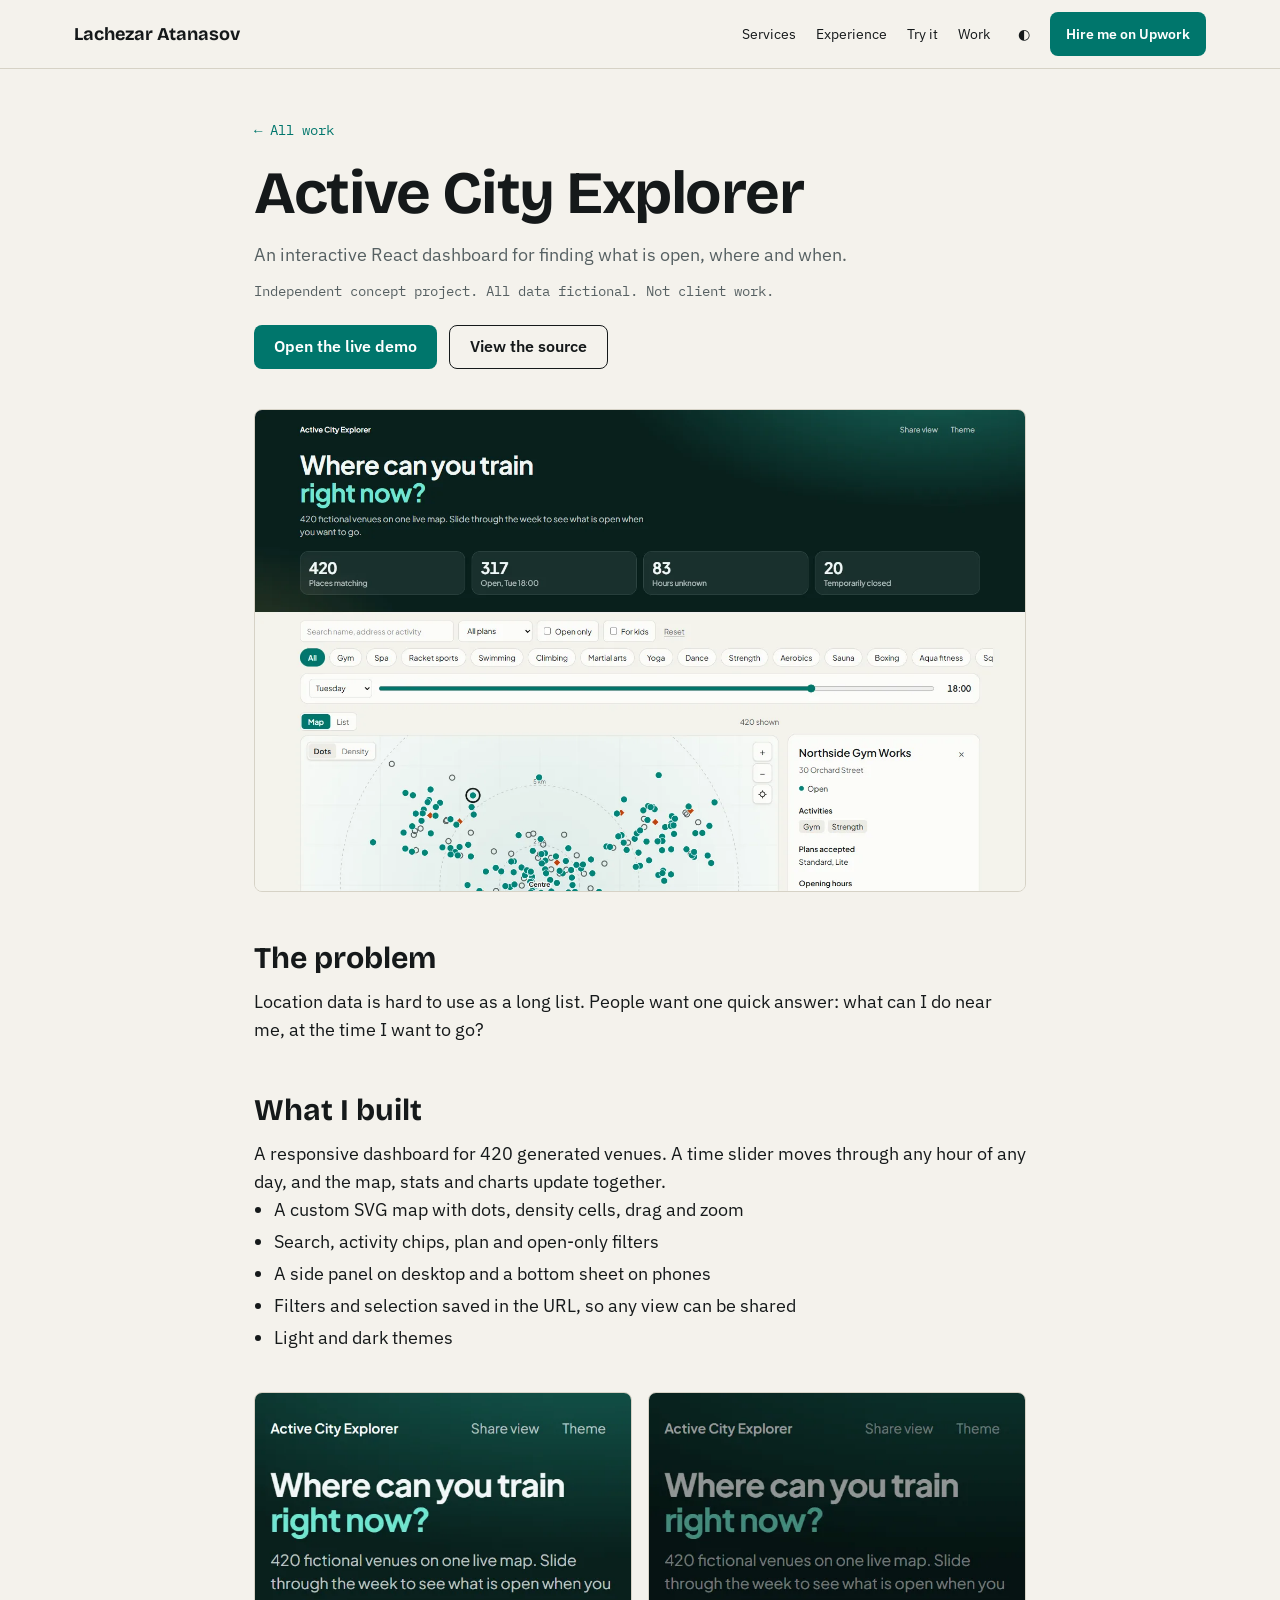
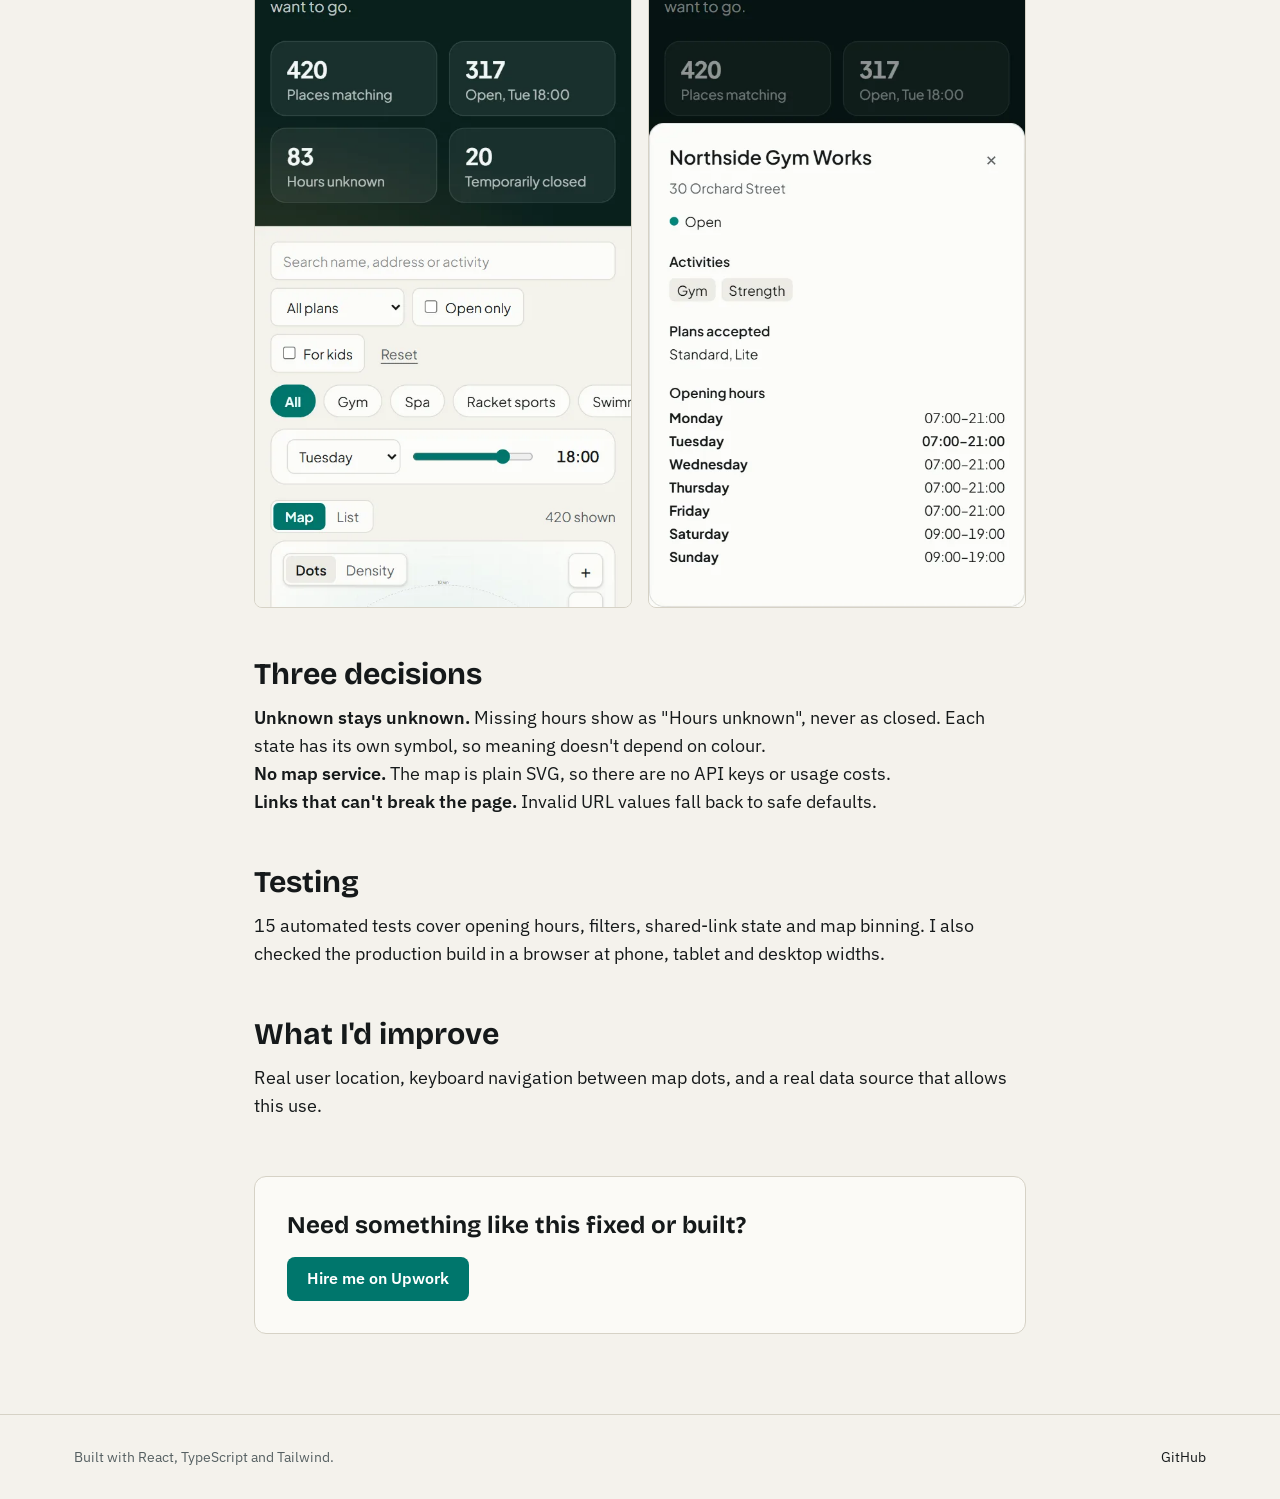
==== commit dae85676: "Publish the design-and-build version" ====
--- a/work/active-city-explorer/index.html
+++ b/work/active-city-explorer/index.html
@@ -20,11 +20,11 @@
         if (saved) document.documentElement.dataset.theme = saved;
       } catch {}
     </script>
-    <script type="module" crossorigin src="/assets/index-z3y3CU0a.js"></script>
+    <script type="module" crossorigin src="/assets/index-C8OFDPeB.js"></script>
     <link rel="stylesheet" crossorigin href="/assets/index-B-e2Iupa.css">
   </head>
   <body>
-    <div id="root"><link rel="preload" as="image" href="/images/explorer-desktop.webp" fetchPriority="high"/><div aria-hidden="true" class="scroll-bar"></div><header class="sticky top-0 z-20 border-b border-line bg-paper/95 backdrop-blur-sm"><div class="mx-auto flex h-[68px] max-w-[1180px] items-center justify-between gap-3 px-4 sm:px-6"><a href="/" class="flex min-h-11 items-center whitespace-nowrap font-display text-lg font-bold text-ink no-underline">Lachezar Atanasov</a><nav aria-label="Main" class="flex items-center gap-1 text-sm"><a class="hidden min-h-11 items-center px-2 text-ink no-underline hover:text-accent sm:inline-flex" href="/#services">Services</a><a class="hidden min-h-11 items-center px-2 text-ink no-underline hover:text-accent sm:inline-flex" href="/#experience">Experience</a><a class="hidden min-h-11 items-center px-2 text-ink no-underline hover:text-accent sm:inline-flex" href="/#demos">Side projects</a><a class="hidden min-h-11 items-center px-2 text-ink no-underline hover:text-accent sm:inline-flex" href="/#work">Work</a><button type="button" aria-label="Switch colour theme" class="flex h-11 w-11 items-center justify-center rounded-lg text-ink hover:bg-raised">◐</button><a href="https://www.upwork.com/freelancers/~01a9d70792acf01cc1" target="_blank" rel="noopener noreferrer" class="inline-flex min-h-11 items-center justify-center rounded-lg px-5 font-semibold no-underline bg-accent text-on-accent hover:opacity-90 whitespace-nowrap !px-3 text-sm sm:!px-4"><span class="sm:hidden">Hire me</span><span class="hidden sm:inline">Hire me on Upwork</span></a></nav></div></header><main class="mx-auto max-w-[820px] px-4 pt-12 sm:px-6"><a href="/#work" class="font-mono text-sm text-accent">← All work</a><h1 class="m-0 mt-5 font-display text-5xl font-bold leading-[1.05] tracking-tight sm:text-6xl">Active City Explorer</h1><p class="m-0 mt-4 text-lg text-muted">An interactive React dashboard for finding what is open, where and when.</p><p class="m-0 mt-3 font-mono text-sm text-muted">Independent concept project. All data fictional. Not client work.</p><div class="mt-6 flex flex-wrap gap-3"><a href="https://lachezar-atanasov.github.io/active-city-explorer/" target="_blank" rel="noopener noreferrer" class="inline-flex min-h-11 items-center justify-center rounded-lg px-5 font-semibold no-underline bg-accent text-on-accent hover:opacity-90">Open the live demo</a><a href="https://github.com/lachezar-atanasov/active-city-explorer" target="_blank" rel="noopener noreferrer" class="inline-flex min-h-11 items-center justify-center rounded-lg px-5 font-semibold no-underline border border-ink text-ink hover:bg-raised">View the source</a></div><img src="/images/explorer-desktop.webp" width="1440" height="900" fetchPriority="high" alt="Dashboard with stats, filters, map and venue details" class="mt-10 block h-auto w-full rounded-lg border border-line"/><section class="mt-12"><h2 class="m-0 font-display text-2xl font-bold sm:text-3xl">The problem</h2><div class="mt-3 space-y-3 text-lg"><p class="m-0">Location data is hard to use as a long list. People want one quick answer: what can I do near me, at the time I want to go?</p></div></section><section class="mt-12"><h2 class="m-0 font-display text-2xl font-bold sm:text-3xl">What I built</h2><div class="mt-3 space-y-3 text-lg"><p class="m-0">A responsive dashboard for 420 generated venues. A time slider moves through any hour of any day, and the map, stats and charts update together.</p><ul class="m-0 list-disc space-y-1 pl-5"><li>A custom SVG map with dots, density cells, drag and zoom</li><li>Search, activity chips, plan and open-only filters</li><li>A side panel on desktop and a bottom sheet on phones</li><li>Filters and selection saved in the URL, so any view can be shared</li><li>Light and dark themes</li></ul></div></section><div class="mt-10 grid grid-cols-2 gap-4"><img src="/images/explorer-mobile.webp" width="585" height="1266" loading="lazy" alt="Dashboard at phone width" class="block h-auto w-full rounded-lg border border-line"/><img src="/images/explorer-detail.webp" width="585" height="1266" loading="lazy" alt="Venue details in a bottom sheet" class="block h-auto w-full rounded-lg border border-line"/></div><section class="mt-12"><h2 class="m-0 font-display text-2xl font-bold sm:text-3xl">Three decisions</h2><div class="mt-3 space-y-3 text-lg"><p class="m-0"><strong>Unknown stays unknown.</strong> Missing hours show as &quot;Hours unknown&quot;, never as closed. Each state has its own symbol, so meaning doesn&#x27;t depend on colour.</p><p class="m-0"><strong>No map service.</strong> The map is plain SVG, so there are no API keys or usage costs.</p><p class="m-0"><strong>Links that can&#x27;t break the page.</strong> Invalid URL values fall back to safe defaults.</p></div></section><section class="mt-12"><h2 class="m-0 font-display text-2xl font-bold sm:text-3xl">Testing</h2><div class="mt-3 space-y-3 text-lg"><p class="m-0">15 automated tests cover opening hours, filters, shared-link state and map binning. I also checked the production build in a browser at phone, tablet and desktop widths.</p></div></section><section class="mt-12"><h2 class="m-0 font-display text-2xl font-bold sm:text-3xl">What I&#x27;d improve</h2><div class="mt-3 space-y-3 text-lg"><p class="m-0">Real user location, keyboard navigation between map dots, and a real data source that allows this use.</p></div></section><div class="mt-14 rounded-xl border border-line bg-surface p-6 sm:p-8"><h2 class="m-0 font-display text-2xl font-bold">Need something like this fixed or built?</h2><a href="https://www.upwork.com/freelancers/~01a9d70792acf01cc1" target="_blank" rel="noopener noreferrer" class="inline-flex min-h-11 items-center justify-center rounded-lg px-5 font-semibold no-underline bg-accent text-on-accent hover:opacity-90 mt-4">Hire me on Upwork</a></div></main><footer class="mt-20 border-t border-line"><div class="mx-auto flex max-w-[1180px] flex-wrap justify-between gap-3 px-4 py-8 text-sm text-muted sm:px-6"><span>Built with React, TypeScript and Tailwind.</span><a href="https://github.com/lachezar-atanasov" target="_blank" rel="noopener noreferrer" class="text-ink underline-offset-4">GitHub</a></div></footer><dialog aria-label="Search the site" class="palette m-auto mt-[12vh] w-[min(560px,calc(100vw-32px))] rounded-2xl border border-line bg-surface p-0 text-ink shadow-2xl"></dialog></div>+    <div id="root"><link rel="preload" as="image" href="/images/explorer-desktop.webp" fetchPriority="high"/><div aria-hidden="true" class="scroll-bar"></div><header class="sticky top-0 z-20 border-b border-line bg-paper/95 backdrop-blur-sm"><div class="mx-auto flex h-[68px] max-w-[1180px] items-center justify-between gap-3 px-4 sm:px-6"><a href="/" class="flex min-h-11 items-center whitespace-nowrap font-display text-lg font-bold text-ink no-underline">Lachezar Atanasov</a><nav aria-label="Main" class="flex items-center gap-1 text-sm"><a class="hidden min-h-11 items-center px-2 text-ink no-underline hover:text-accent sm:inline-flex" href="/#services">Services</a><a class="hidden min-h-11 items-center px-2 text-ink no-underline hover:text-accent sm:inline-flex" href="/#experience">Experience</a><a class="hidden min-h-11 items-center px-2 text-ink no-underline hover:text-accent sm:inline-flex" href="/#demos">Try it</a><a class="hidden min-h-11 items-center px-2 text-ink no-underline hover:text-accent sm:inline-flex" href="/#work">Work</a><button type="button" aria-label="Switch colour theme" class="flex h-11 w-11 items-center justify-center rounded-lg text-ink hover:bg-raised">◐</button><a href="https://www.upwork.com/freelancers/~01a9d70792acf01cc1" target="_blank" rel="noopener noreferrer" class="inline-flex min-h-11 items-center justify-center rounded-lg px-5 font-semibold no-underline bg-accent text-on-accent hover:opacity-90 whitespace-nowrap !px-3 text-sm sm:!px-4"><span class="sm:hidden">Hire me</span><span class="hidden sm:inline">Hire me on Upwork</span></a></nav></div></header><main class="mx-auto max-w-[820px] px-4 pt-12 sm:px-6"><a href="/#work" class="font-mono text-sm text-accent">← All work</a><h1 class="m-0 mt-5 font-display text-5xl font-bold leading-[1.05] tracking-tight sm:text-6xl">Active City Explorer</h1><p class="m-0 mt-4 text-lg text-muted">An interactive React dashboard for finding what is open, where and when.</p><p class="m-0 mt-3 font-mono text-sm text-muted">Independent concept project. All data fictional. Not client work.</p><div class="mt-6 flex flex-wrap gap-3"><a href="https://lachezar-atanasov.github.io/active-city-explorer/" target="_blank" rel="noopener noreferrer" class="inline-flex min-h-11 items-center justify-center rounded-lg px-5 font-semibold no-underline bg-accent text-on-accent hover:opacity-90">Open the live demo</a><a href="https://github.com/lachezar-atanasov/active-city-explorer" target="_blank" rel="noopener noreferrer" class="inline-flex min-h-11 items-center justify-center rounded-lg px-5 font-semibold no-underline border border-ink text-ink hover:bg-raised">View the source</a></div><img src="/images/explorer-desktop.webp" width="1440" height="900" fetchPriority="high" alt="Dashboard with stats, filters, map and venue details" class="mt-10 block h-auto w-full rounded-lg border border-line"/><section class="mt-12"><h2 class="m-0 font-display text-2xl font-bold sm:text-3xl">The problem</h2><div class="mt-3 space-y-3 text-lg"><p class="m-0">Location data is hard to use as a long list. People want one quick answer: what can I do near me, at the time I want to go?</p></div></section><section class="mt-12"><h2 class="m-0 font-display text-2xl font-bold sm:text-3xl">What I built</h2><div class="mt-3 space-y-3 text-lg"><p class="m-0">A responsive dashboard for 420 generated venues. A time slider moves through any hour of any day, and the map, stats and charts update together.</p><ul class="m-0 list-disc space-y-1 pl-5"><li>A custom SVG map with dots, density cells, drag and zoom</li><li>Search, activity chips, plan and open-only filters</li><li>A side panel on desktop and a bottom sheet on phones</li><li>Filters and selection saved in the URL, so any view can be shared</li><li>Light and dark themes</li></ul></div></section><div class="mt-10 grid grid-cols-2 gap-4"><img src="/images/explorer-mobile.webp" width="585" height="1266" loading="lazy" alt="Dashboard at phone width" class="block h-auto w-full rounded-lg border border-line"/><img src="/images/explorer-detail.webp" width="585" height="1266" loading="lazy" alt="Venue details in a bottom sheet" class="block h-auto w-full rounded-lg border border-line"/></div><section class="mt-12"><h2 class="m-0 font-display text-2xl font-bold sm:text-3xl">Three decisions</h2><div class="mt-3 space-y-3 text-lg"><p class="m-0"><strong>Unknown stays unknown.</strong> Missing hours show as &quot;Hours unknown&quot;, never as closed. Each state has its own symbol, so meaning doesn&#x27;t depend on colour.</p><p class="m-0"><strong>No map service.</strong> The map is plain SVG, so there are no API keys or usage costs.</p><p class="m-0"><strong>Links that can&#x27;t break the page.</strong> Invalid URL values fall back to safe defaults.</p></div></section><section class="mt-12"><h2 class="m-0 font-display text-2xl font-bold sm:text-3xl">Testing</h2><div class="mt-3 space-y-3 text-lg"><p class="m-0">15 automated tests cover opening hours, filters, shared-link state and map binning. I also checked the production build in a browser at phone, tablet and desktop widths.</p></div></section><section class="mt-12"><h2 class="m-0 font-display text-2xl font-bold sm:text-3xl">What I&#x27;d improve</h2><div class="mt-3 space-y-3 text-lg"><p class="m-0">Real user location, keyboard navigation between map dots, and a real data source that allows this use.</p></div></section><div class="mt-14 rounded-xl border border-line bg-surface p-6 sm:p-8"><h2 class="m-0 font-display text-2xl font-bold">Need something like this fixed or built?</h2><a href="https://www.upwork.com/freelancers/~01a9d70792acf01cc1" target="_blank" rel="noopener noreferrer" class="inline-flex min-h-11 items-center justify-center rounded-lg px-5 font-semibold no-underline bg-accent text-on-accent hover:opacity-90 mt-4">Hire me on Upwork</a></div></main><footer class="mt-20 border-t border-line"><div class="mx-auto flex max-w-[1180px] flex-wrap justify-between gap-3 px-4 py-8 text-sm text-muted sm:px-6"><span>Built with React, TypeScript and Tailwind.</span><a href="https://github.com/lachezar-atanasov" target="_blank" rel="noopener noreferrer" class="text-ink underline-offset-4">GitHub</a></div></footer><dialog aria-label="Search the site" class="palette m-auto mt-[12vh] w-[min(560px,calc(100vw-32px))] rounded-2xl border border-line bg-surface p-0 text-ink shadow-2xl"></dialog></div> 
   </body>
 </html>
